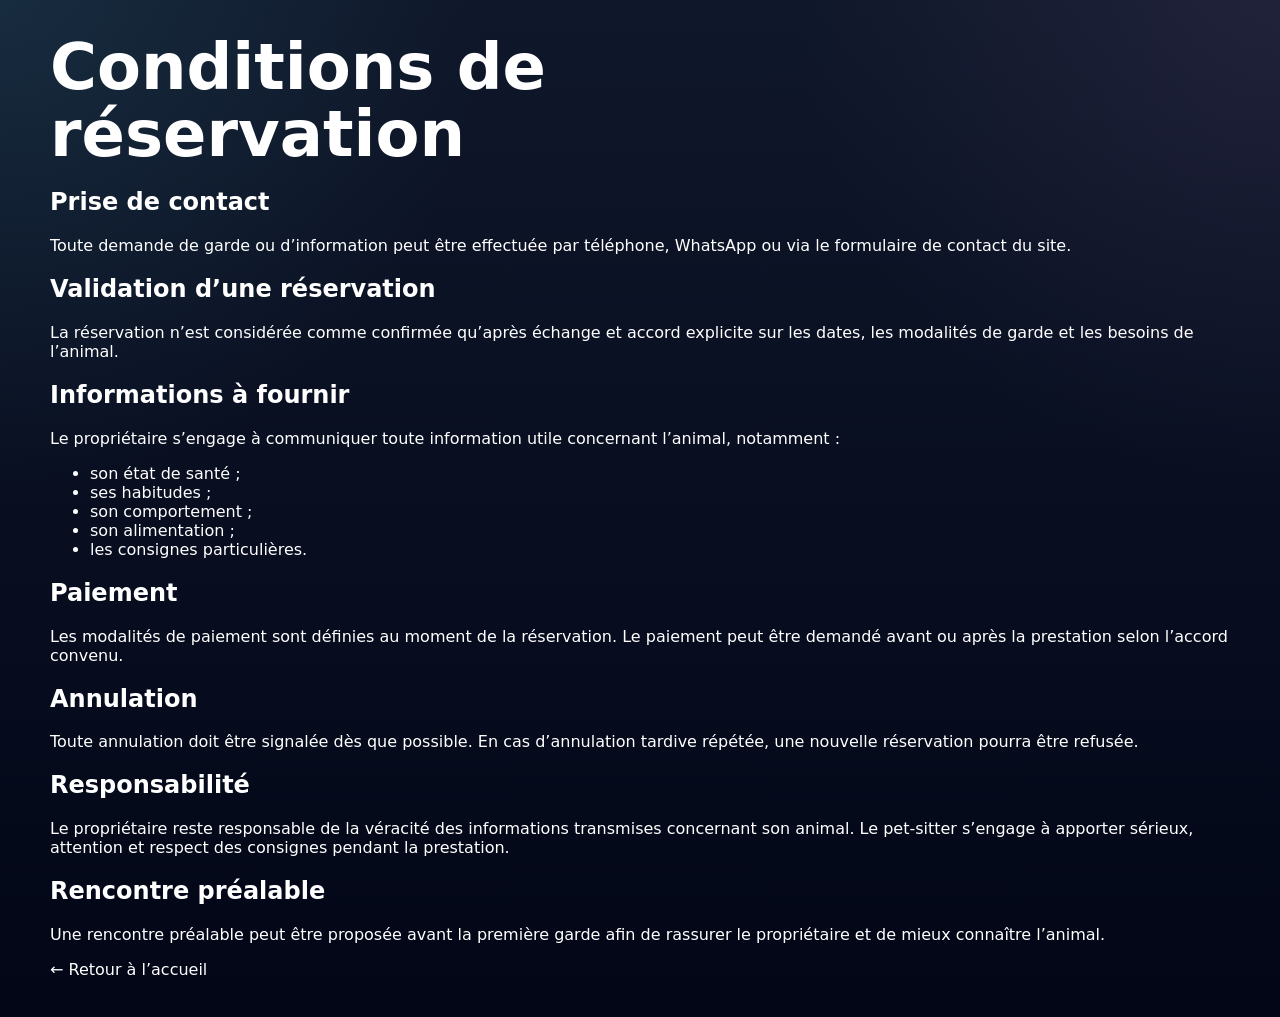
==== conditions.html @ 659a733b "Add conditions.html for pet-sitting service" ====
<!DOCTYPE html>
<html lang="fr">
<head>
  <meta charset="UTF-8" />
  <meta name="viewport" content="width=device-width, initial-scale=1.0" />
  <title>Conditions de réservation | Gouttefangeas Yann - Pet sitter</title>
  <meta name="description" content="Conditions de réservation du service de pet-sitting de Gouttefangeas Yann." />
  <link rel="stylesheet" href="style.css" />
</head>
<body>
  <main class="legal-page">
    <section class="section">
      <div class="container">
        <h1>Conditions de réservation</h1>

        <h2>Prise de contact</h2>
        <p>
          Toute demande de garde ou d’information peut être effectuée par téléphone,
          WhatsApp ou via le formulaire de contact du site.
        </p>

        <h2>Validation d’une réservation</h2>
        <p>
          La réservation n’est considérée comme confirmée qu’après échange et accord explicite
          sur les dates, les modalités de garde et les besoins de l’animal.
        </p>

        <h2>Informations à fournir</h2>
        <p>Le propriétaire s’engage à communiquer toute information utile concernant l’animal, notamment :</p>
        <ul>
          <li>son état de santé ;</li>
          <li>ses habitudes ;</li>
          <li>son comportement ;</li>
          <li>son alimentation ;</li>
          <li>les consignes particulières.</li>
        </ul>

        <h2>Paiement</h2>
        <p>
          Les modalités de paiement sont définies au moment de la réservation.
          Le paiement peut être demandé avant ou après la prestation selon l’accord convenu.
        </p>

        <h2>Annulation</h2>
        <p>
          Toute annulation doit être signalée dès que possible.
          En cas d’annulation tardive répétée, une nouvelle réservation pourra être refusée.
        </p>

        <h2>Responsabilité</h2>
        <p>
          Le propriétaire reste responsable de la véracité des informations transmises concernant son animal.
          Le pet-sitter s’engage à apporter sérieux, attention et respect des consignes pendant la prestation.
        </p>

        <h2>Rencontre préalable</h2>
        <p>
          Une rencontre préalable peut être proposée avant la première garde afin de rassurer le propriétaire
          et de mieux connaître l’animal.
        </p>

        <p><a href="index.html">← Retour à l’accueil</a></p>
      </div>
    </section>
  </main>
</body>
</html>
---- style.css ----
:root {
  --bg: #020617;
  --panel: rgba(255, 255, 255, 0.05);
  --panel-strong: rgba(15, 23, 42, 0.82);
  --border: rgba(255, 255, 255, 0.1);
  --text: #ffffff;
  --muted: rgba(255, 255, 255, 0.72);
  --soft: rgba(255, 255, 255, 0.55);
  --cyan: #67e8f9;
  --emerald: #6ee7b7;
  --fuchsia: #f0abfc;
  --shadow: 0 20px 50px rgba(0, 0, 0, 0.35);
  --radius: 28px;
  --radius-sm: 20px;
  --max: 1180px;
}

* {
  box-sizing: border-box;
}

html {
  scroll-behavior: smooth;
}

body {
  margin: 0;
  font-family: Inter, ui-sans-serif, system-ui, -apple-system, BlinkMacSystemFont, "Segoe UI", sans-serif;
  background:
    radial-gradient(circle at top left, rgba(103, 232, 249, 0.1), transparent 30%),
    radial-gradient(circle at top right, rgba(240, 171, 252, 0.08), transparent 30%),
    linear-gradient(180deg, #0f172a 0%, var(--bg) 100%);
  color: var(--text);
}

a {
  color: inherit;
  text-decoration: none;
}

img {
  max-width: 100%;
  display: block;
}

.container {
  width: min(var(--max), calc(100% - 32px));
  margin: 0 auto;
}

.header {
  position: sticky;
  top: 0;
  z-index: 50;
  backdrop-filter: blur(12px);
  background: rgba(2, 6, 23, 0.88);
  border-bottom: 1px solid var(--border);
}

.header-inner {
  display: flex;
  justify-content: space-between;
  align-items: center;
  gap: 20px;
  padding: 18px 0;
}

.brand-title {
  font-size: 1.15rem;
  font-weight: 800;
  letter-spacing: 0.02em;
}

.brand-sub {
  font-size: 0.8rem;
  color: var(--soft);
  margin-top: 4px;
}

.nav {
  display: flex;
  gap: 22px;
  flex-wrap: wrap;
  font-size: 0.95rem;
  color: var(--muted);
}

.nav a:hover {
  color: var(--text);
}

.hero {
  padding: 72px 0 42px;
}

.hero-grid {
  display: grid;
  grid-template-columns: 1.2fr 0.9fr;
  gap: 28px;
  align-items: center;
}

.badge {
  display: inline-flex;
  padding: 10px 16px;
  border: 1px solid rgba(110, 231, 183, 0.28);
  background: rgba(110, 231, 183, 0.1);
  color: #d1fae5;
  border-radius: 999px;
  font-size: 0.9rem;
  margin-bottom: 18px;
}

h1 {
  font-size: clamp(2.5rem, 5vw, 4.5rem);
  line-height: 1.05;
  margin: 0;
  font-weight: 900;
  max-width: 780px;
}

.lead {
  color: var(--muted);
  font-size: 1.08rem;
  line-height: 1.8;
  margin-top: 18px;
  max-width: 760px;
}

.hero-actions {
  display: flex;
  flex-wrap: wrap;
  gap: 14px;
  margin-top: 30px;
}

.btn {
  display: inline-flex;
  align-items: center;
  justify-content: center;
  border-radius: 18px;
  padding: 14px 22px;
  font-weight: 700;
  border: 1px solid transparent;
  transition: transform 0.15s ease, background 0.15s ease, border-color 0.15s ease;
  cursor: pointer;
}

.btn:hover {
  transform: translateY(-1px);
}

.btn-primary {
  background: #fff;
  color: #0f172a;
}

.btn-secondary {
  border-color: rgba(255, 255, 255, 0.16);
  background: transparent;
  color: #fff;
}

.btn-secondary:hover {
  background: rgba(255, 255, 255, 0.06);
}

.stats {
  display: grid;
  grid-template-columns: repeat(3, 1fr);
  gap: 12px;
  margin-top: 26px;
  max-width: 520px;
}

.stat {
  padding: 18px;
  border-radius: 20px;
  border: 1px solid var(--border);
  background: var(--panel);
}

.stat strong {
  display: block;
  font-size: 1.4rem;
}

.stat span {
  display: block;
  margin-top: 6px;
  color: var(--soft);
  font-size: 0.92rem;
}

.card,
.panel {
  border: 1px solid var(--border);
  background: var(--panel);
  border-radius: var(--radius);
  box-shadow: var(--shadow);
}

.panel {
  padding: 26px;
}

.panel h3 {
  margin: 0 0 18px;
  font-size: 1rem;
  text-transform: uppercase;
  letter-spacing: 0.2em;
  color: var(--cyan);
}

.check-list {
  display: grid;
  gap: 12px;
}

.check-item {
  border: 1px solid var(--border);
  background: rgba(2, 6, 23, 0.55);
  border-radius: 18px;
  padding: 14px 16px;
  color: rgba(255, 255, 255, 0.86);
}

section {
  padding: 34px 0 22px;
}

.section-head {
  max-width: 760px;
  margin-bottom: 26px;
}

.eyebrow {
  margin: 0 0 8px;
  text-transform: uppercase;
  letter-spacing: 0.2em;
  font-size: 0.82rem;
  font-weight: 700;
  color: var(--cyan);
}

.section-head h2 {
  margin: 0;
  font-size: clamp(2rem, 4vw, 3.25rem);
  line-height: 1.1;
}

.section-head p {
  margin-top: 14px;
  color: var(--muted);
  line-height: 1.75;
  font-size: 1rem;
}

.grid-2,
.grid-3,
.grid-4 {
  display: grid;
  gap: 18px;
}

.grid-2 {
  grid-template-columns: repeat(2, minmax(0, 1fr));
}

.grid-3 {
  grid-template-columns: repeat(3, minmax(0, 1fr));
}

.grid-4 {
  grid-template-columns: repeat(4, minmax(0, 1fr));
}

.service-card,
.price-card,
.faq-card,
.step-card,
.info-card {
  border: 1px solid var(--border);
  background: var(--panel);
  border-radius: var(--radius);
  padding: 24px;
}

.service-card .icon,
.price-card .icon {
  font-size: 2rem;
}

.service-card h3,
.price-card h3,
.step-card h3,
.faq-card h3 {
  margin: 14px 0 8px;
  font-size: 1.4rem;
}

.service-card p,
.price-card p,
.faq-card p,
.step-card p,
.info-card p {
  color: var(--muted);
  line-height: 1.7;
}

.chips {
  display: flex;
  flex-wrap: wrap;
  gap: 10px;
  margin-top: 18px;
}

.chip {
  display: inline-flex;
  padding: 10px 14px;
  border-radius: 999px;
  background: rgba(110, 231, 183, 0.1);
  border: 1px solid rgba(110, 231, 183, 0.2);
  color: #d1fae5;
  font-size: 0.92rem;
}

.table-wrap {
  overflow: hidden;
  border-radius: var(--radius);
  border: 1px solid var(--border);
  background: rgba(2, 6, 23, 0.72);
}

table {
  width: 100%;
  border-collapse: collapse;
}

th,
td {
  text-align: left;
  padding: 18px 22px;
  border-bottom: 1px solid var(--border);
  vertical-align: top;
}

th {
  font-size: 0.92rem;
  color: rgba(255, 255, 255, 0.8);
  background: rgba(255, 255, 255, 0.04);
}

tr:last-child td {
  border-bottom: none;
}

td {
  color: var(--muted);
}

td:first-child {
  color: #fff;
  font-weight: 700;
}

.notes {
  margin-top: 18px;
}

.contact-grid {
  display: grid;
  grid-template-columns: 0.9fr 1.1fr;
  gap: 22px;
  align-items: start;
}

.contact-stack {
  display: grid;
  gap: 14px;
  margin-top: 22px;
}

.contact-item {
  border: 1px solid var(--border);
  background: rgba(2, 6, 23, 0.72);
  border-radius: 20px;
  padding: 18px;
}

.contact-item small {
  display: block;
  color: var(--soft);
  margin-bottom: 6px;
}

.contact-item a,
.contact-item strong {
  font-size: 1.1rem;
  word-break: break-word;
}

.form-panel {
  border: 1px solid var(--border);
  background: rgba(2, 6, 23, 0.86);
  border-radius: var(--radius);
  padding: 26px;
  box-shadow: var(--shadow);
}

.form-panel h3 {
  margin: 10px 0 0;
  font-size: 1.7rem;
}

.form-grid {
  display: grid;
  gap: 14px;
  margin-top: 22px;
}

.field,
textarea {
  width: 100%;
  background: rgba(255, 255, 255, 0.05);
  border: 1px solid var(--border);
  color: #fff;
  border-radius: 18px;
  padding: 14px 16px;
  font: inherit;
  outline: none;
}

.field::placeholder,
textarea::placeholder {
  color: rgba(255, 255, 255, 0.35);
}

textarea {
  min-height: 150px;
  resize: vertical;
}

.form-help {
  color: var(--soft);
  font-size: 0.85rem;
  line-height: 1.6;
}

.form-status {
  min-height: 24px;
  margin: 0;
  font-size: 0.95rem;
  font-weight: 600;
}

.form-status.success {
  color: #a7f3d0;
}

.form-status.error {
  color: #fca5a5;
}

.footer {
  border-top: 1px solid var(--border);
  margin-top: 28px;
  padding: 24px 0 40px;
  color: var(--soft);
}

.footer-inner {
  display: flex;
  justify-content: space-between;
  gap: 20px;
  flex-wrap: wrap;
}

.notice {
  border: 1px solid var(--border);
  background: rgba(15, 23, 42, 0.72);
  padding: 18px;
  border-radius: 20px;
  color: rgba(255, 255, 255, 0.82);
}

@media (max-width: 980px) {
  .hero-grid,
  .contact-grid,
  .grid-3,
  .grid-4 {
    grid-template-columns: 1fr;
  }

  .grid-2 {
    grid-template-columns: 1fr;
  }

  .stats {
    grid-template-columns: 1fr;
    max-width: 100%;
  }

  .nav {
    display: none;
  }
}

@media (max-width: 640px) {
  .container {
    width: min(var(--max), calc(100% - 22px));
  }

  .hero {
    padding-top: 48px;
  }

  th,
  td {
    padding: 14px 14px;
    font-size: 0.95rem;
  }

  .panel,
  .service-card,
  .price-card,
  .faq-card,
  .step-card,
  .info-card,
  .form-panel {
    padding: 18px;
  }
}

.whatsapp-float {
  position: fixed;
  right: 20px;
  bottom: 20px;
  z-index: 999;
  background: #25d366;
  color: #ffffff;
  padding: 14px 18px;
  border-radius: 999px;
  font-weight: 800;
  box-shadow: 0 12px 30px rgba(0, 0, 0, 0.28);
  transition: transform 0.15s ease, opacity 0.15s ease;
}

.whatsapp-float:hover {
  transform: translateY(-2px);
  opacity: 0.95;
}

.quick-proof {
  margin-top: 18px;
  color: #d1fae5;
  font-weight: 700;
  line-height: 1.7;
}

#avis .faq-card strong {
  color: #ffffff;
}

#zone .notice,
#infos-plus .service-card {
  min-height: 100%;
}
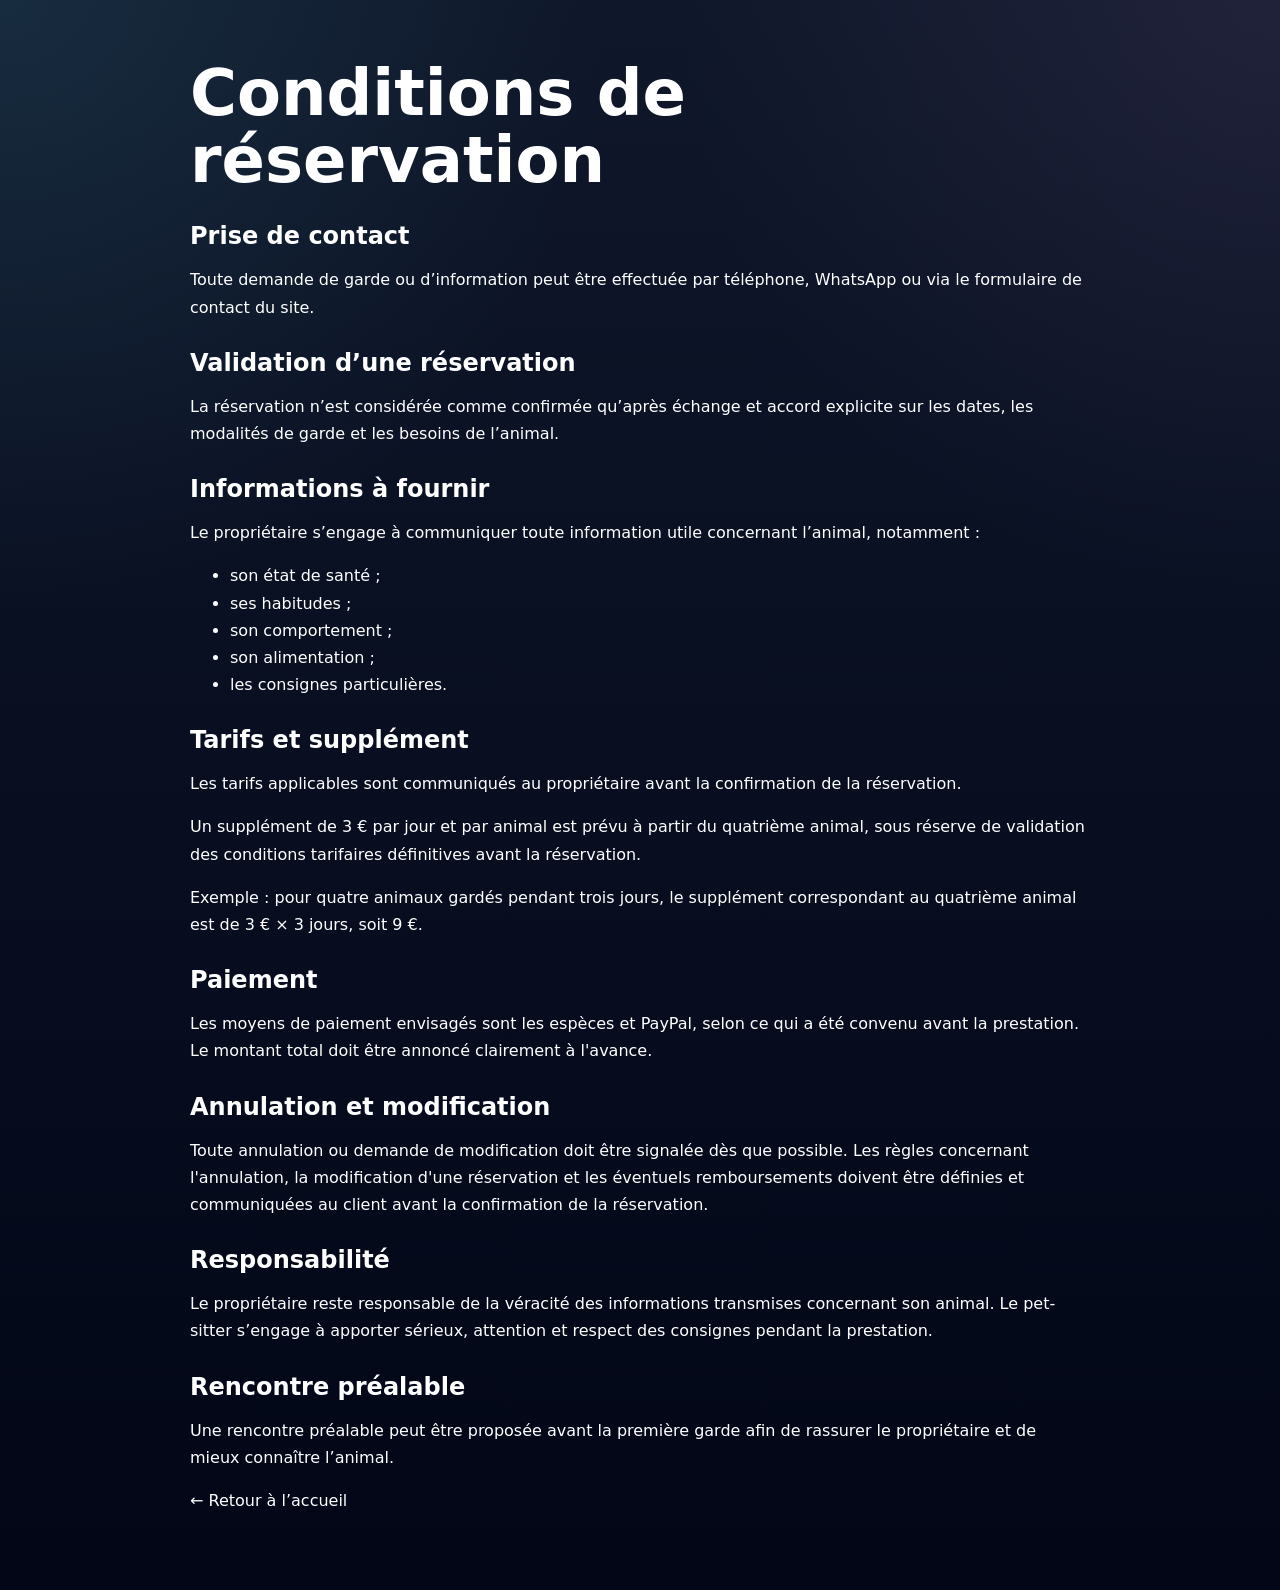
==== commit 6da42947: "Update conditions.html with pricing and cancellation details Added pricing and cancellation informat" ====
--- a/conditions.html
+++ b/conditions.html
@@ -35,17 +35,42 @@
           <li>les consignes particulières.</li>
         </ul>
 
+<h2>Tarifs et supplément</h2>
+
+<p>
+  Les tarifs applicables sont communiqués au propriétaire avant
+  la confirmation de la réservation.
+</p>
+
+<p>
+  Un supplément de 3 € par jour et par animal est prévu à partir
+  du quatrième animal, sous réserve de validation des conditions
+  tarifaires définitives avant la réservation.
+</p>
+
+<p>
+  Exemple : pour quatre animaux gardés pendant trois jours,
+  le supplément correspondant au quatrième animal est de
+  3 € × 3 jours, soit 9 €.
+</p>
+        
         <h2>Paiement</h2>
-        <p>
-          Les modalités de paiement sont définies au moment de la réservation.
-          Le paiement peut être demandé avant ou après la prestation selon l’accord convenu.
-        </p>
 
-        <h2>Annulation</h2>
-        <p>
-          Toute annulation doit être signalée dès que possible.
-          En cas d’annulation tardive répétée, une nouvelle réservation pourra être refusée.
-        </p>
+<p>
+  Les moyens de paiement envisagés sont les espèces et PayPal,
+  selon ce qui a été convenu avant la prestation.
+  Le montant total doit être annoncé clairement à l'avance.
+</p>
+
+        <h2>Annulation et modification</h2>
+
+<p>
+  Toute annulation ou demande de modification doit être signalée
+  dès que possible. Les règles concernant l'annulation, la
+  modification d'une réservation et les éventuels remboursements
+  doivent être définies et communiquées au client avant
+  la confirmation de la réservation.
+</p>
 
         <h2>Responsabilité</h2>
         <p>
--- a/style.css
+++ b/style.css
@@ -566,3 +566,131 @@
 #infos-plus .service-card {
   min-height: 100%;
 }
+
+.legal-page .section {
+  padding: 60px 20px;
+}
+
+.legal-page .container {
+  max-width: 900px;
+  margin: 0 auto;
+}
+
+.legal-page h1 {
+  margin-bottom: 24px;
+}
+
+.legal-page h2 {
+  margin-top: 28px;
+  margin-bottom: 10px;
+}
+
+.legal-page p,
+.legal-page li {
+  line-height: 1.7;
+}
+
+.footer-legal {
+  margin-top: 14px;
+  display: flex;
+  flex-wrap: wrap;
+  gap: 8px;
+  justify-content: center;
+  align-items: center;
+  text-align: center;
+}
+
+.footer-legal a {
+  text-decoration: none;
+  color: var(--soft);
+  transition: color 0.15s ease;
+}
+
+.footer-legal a:hover {
+  color: var(--text);
+}
+
+.consent-line {
+  display: flex;
+  align-items: flex-start;
+  gap: 10px;
+  margin: 14px 0 18px;
+  font-size: 0.95rem;
+  line-height: 1.5;
+  color: var(--muted);
+}
+
+.consent-line input[type="checkbox"] {
+  margin-top: 3px;
+  accent-color: var(--emerald);
+  transform: scale(1.08);
+  flex-shrink: 0;
+}
+
+.consent-line a {
+  color: var(--cyan);
+  text-decoration: underline;
+}
+
+.cookie-banner {
+  position: fixed;
+  left: 16px;
+  right: 16px;
+  bottom: 16px;
+  z-index: 9999;
+  background: rgba(15, 23, 42, 0.96);
+  color: #fff;
+  padding: 18px;
+  border-radius: 18px;
+  border: 1px solid var(--border);
+  box-shadow: 0 10px 30px rgba(0, 0, 0, 0.28);
+  backdrop-filter: blur(10px);
+  max-width: 760px;
+  margin: 0 auto;
+}
+
+.cookie-banner p {
+  margin: 0 0 12px;
+  color: var(--muted);
+  line-height: 1.6;
+}
+
+.cookie-banner a {
+  color: var(--cyan);
+  text-decoration: underline;
+}
+
+.cookie-actions {
+  display: flex;
+  gap: 10px;
+  flex-wrap: wrap;
+}
+
+.cookie-actions button {
+  border: 1px solid var(--border);
+  padding: 10px 16px;
+  border-radius: 12px;
+  cursor: pointer;
+  font: inherit;
+  font-weight: 700;
+  transition: transform 0.15s ease, opacity 0.15s ease, background 0.15s ease;
+}
+
+.cookie-actions button:hover {
+  transform: translateY(-1px);
+  opacity: 0.96;
+}
+
+#accept-cookies {
+  background: #ffffff;
+  color: #0f172a;
+}
+
+#refuse-cookies {
+  background: transparent;
+  color: #ffffff;
+}
+
+#refuse-cookies:hover {
+  background: rgba(255, 255, 255, 0.06);
+}
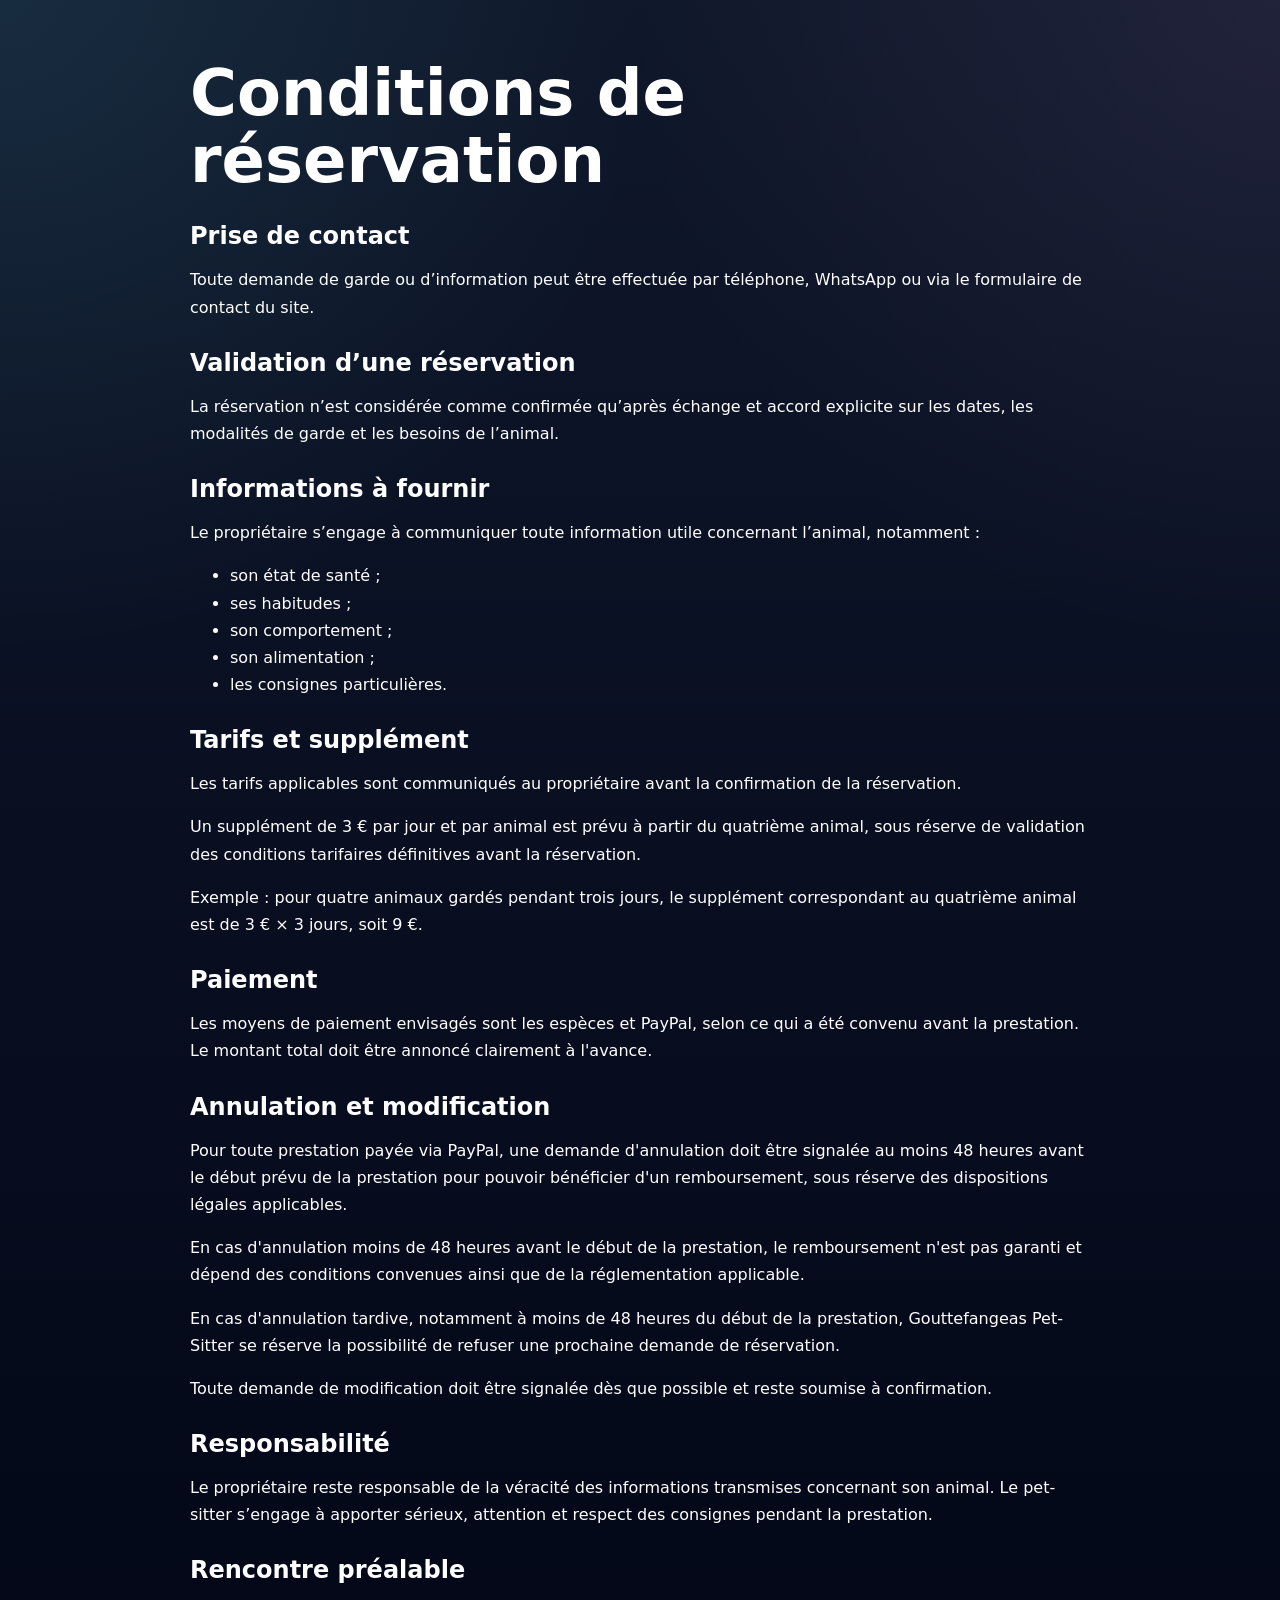
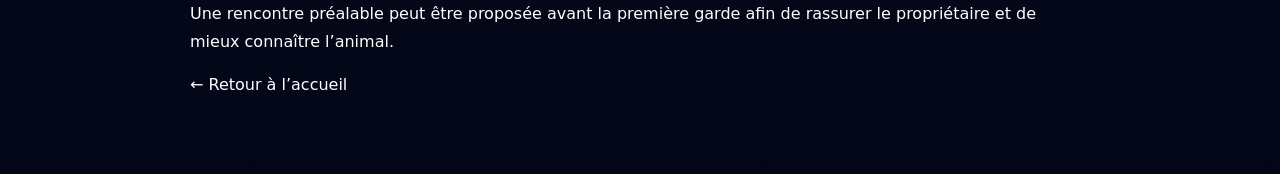
==== commit 51914b26: "Update cancellation and modification section in conditions Added cancellation and modification polic" ====
--- a/conditions.html
+++ b/conditions.html
@@ -62,15 +62,33 @@
   Le montant total doit être annoncé clairement à l'avance.
 </p>
 
-        <h2>Annulation et modification</h2>
+      
+<h2>Annulation et modification</h2>
 
 <p>
-  Toute annulation ou demande de modification doit être signalée
-  dès que possible. Les règles concernant l'annulation, la
-  modification d'une réservation et les éventuels remboursements
-  doivent être définies et communiquées au client avant
-  la confirmation de la réservation.
+  Pour toute prestation payée via PayPal, une demande d'annulation
+  doit être signalée au moins 48 heures avant le début prévu de
+  la prestation pour pouvoir bénéficier d'un remboursement,
+  sous réserve des dispositions légales applicables.
 </p>
+
+<p>
+  En cas d'annulation moins de 48 heures avant le début de la
+  prestation, le remboursement n'est pas garanti et dépend des
+  conditions convenues ainsi que de la réglementation applicable.
+</p>
+
+<p>
+  En cas d'annulation tardive, notamment à moins de 48 heures
+  du début de la prestation, Gouttefangeas Pet-Sitter se réserve
+  la possibilité de refuser une prochaine demande de réservation.
+</p>
+
+<p>
+  Toute demande de modification doit être signalée dès que possible
+  et reste soumise à confirmation.
+</p>
+
 
         <h2>Responsabilité</h2>
         <p>
